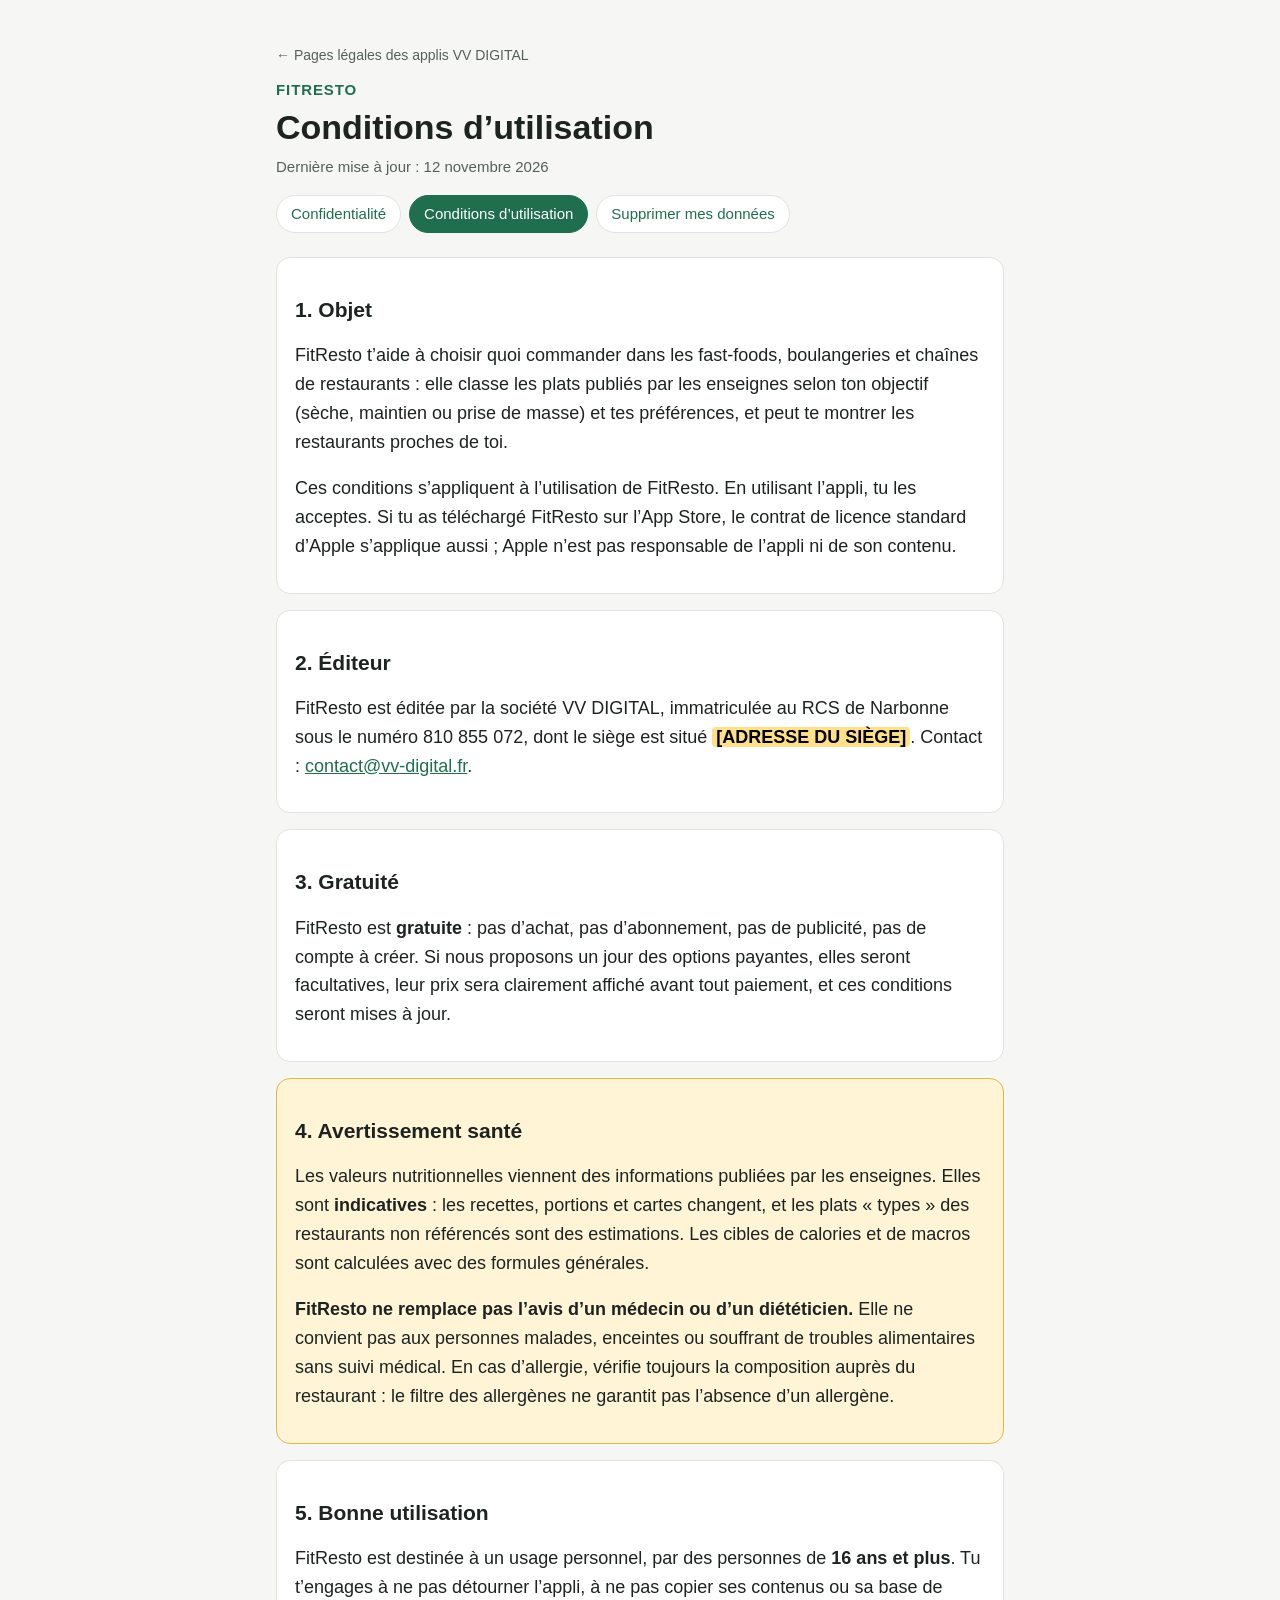
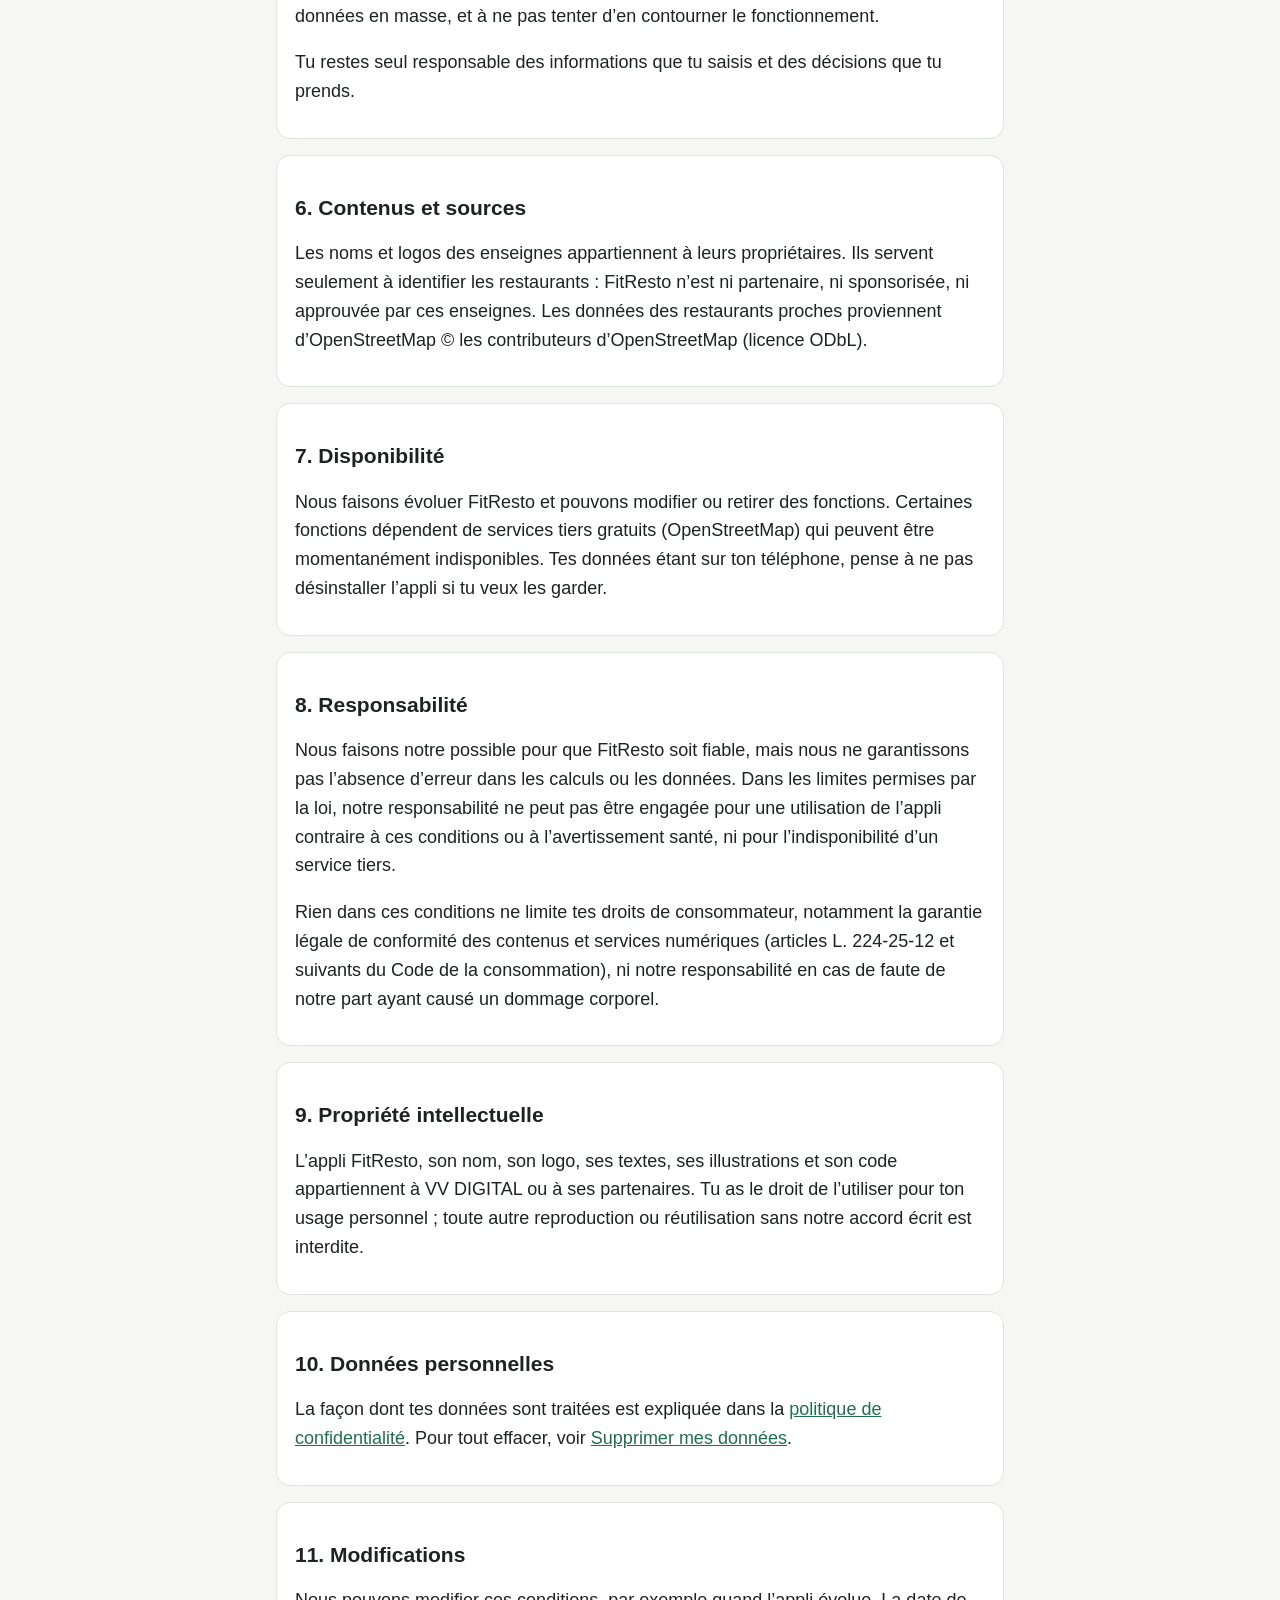
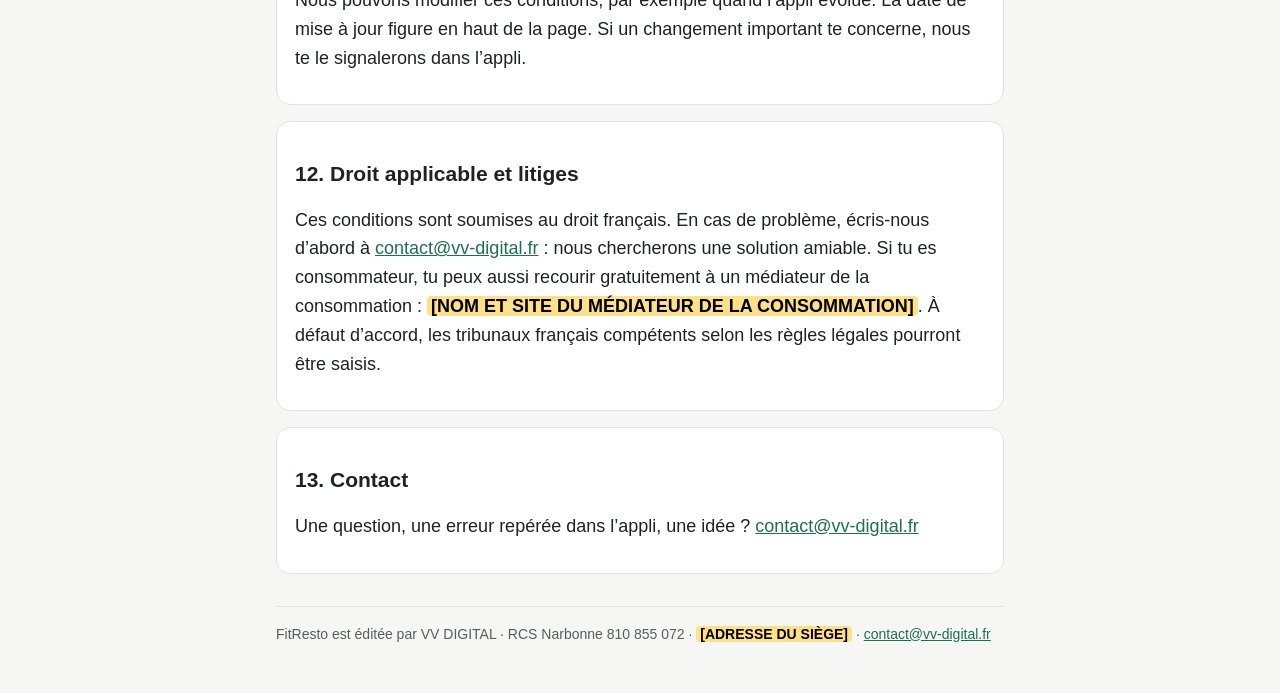
==== fitresto/conditions.html @ 8f6c5334 "Pages légales des applis FitResto, Sateo, Échelon et Élan Co-Authored-By: Claude Opus 5.5 <noreply@a" ====
<!doctype html>
<html lang="fr">
<head>
  <meta charset="utf-8">
  <meta name="viewport" content="width=device-width, initial-scale=1">
  <meta name="color-scheme" content="light">
  <title>Conditions d’utilisation · FitResto</title>
  <meta name="description" content="Conditions d’utilisation de l’appli FitResto, éditée par VV DIGITAL.">
  <link rel="stylesheet" href="../style.css">
</head>
<body>
  <div class="page">
    <header class="entete">
      <a class="fil" href="../index.html">← Pages légales des applis VV DIGITAL</a>
      <p class="appli">FitResto</p>
      <h1>Conditions d’utilisation</h1>
      <p class="maj">Dernière mise à jour : 12 novembre 2026</p>
      <nav class="onglets" aria-label="Pages légales de FitResto">
        <a href="confidentialite.html">Confidentialité</a>
        <a href="conditions.html" aria-current="page">Conditions d’utilisation</a>
        <a href="supprimer-mes-donnees.html">Supprimer mes données</a>
      </nav>
    </header>
    <main>
      <section>
        <h2>1. Objet</h2>
        <p>FitResto t’aide à choisir quoi commander dans les fast-foods, boulangeries et chaînes de restaurants : elle classe les plats publiés par les enseignes selon ton objectif (sèche, maintien ou prise de masse) et tes préférences, et peut te montrer les restaurants proches de toi.</p>
        <p>Ces conditions s’appliquent à l’utilisation de FitResto. En utilisant l’appli, tu les acceptes. Si tu as téléchargé FitResto sur l’App Store, le contrat de licence standard d’Apple s’applique aussi ; Apple n’est pas responsable de l’appli ni de son contenu.</p>
      </section>
      <section>
        <h2>2. Éditeur</h2>
        <p>FitResto est éditée par la société VV DIGITAL, immatriculée au RCS de Narbonne sous le numéro 810 855 072, dont le siège est situé <mark class="a-completer">[ADRESSE DU SIÈGE]</mark>. Contact : <a href="mailto:contact@vv-digital.fr">contact@vv-digital.fr</a>.</p>
      </section>
      <section>
        <h2>3. Gratuité</h2>
        <p>FitResto est <strong>gratuite</strong> : pas d’achat, pas d’abonnement, pas de publicité, pas de compte à créer. Si nous proposons un jour des options payantes, elles seront facultatives, leur prix sera clairement affiché avant tout paiement, et ces conditions seront mises à jour.</p>
      </section>
      <section class="attention">
        <h2>4. Avertissement santé</h2>
        <p>Les valeurs nutritionnelles viennent des informations publiées par les enseignes. Elles sont <strong>indicatives</strong> : les recettes, portions et cartes changent, et les plats « types » des restaurants non référencés sont des estimations. Les cibles de calories et de macros sont calculées avec des formules générales.</p>
        <p><strong>FitResto ne remplace pas l’avis d’un médecin ou d’un diététicien.</strong> Elle ne convient pas aux personnes malades, enceintes ou souffrant de troubles alimentaires sans suivi médical. En cas d’allergie, vérifie toujours la composition auprès du restaurant : le filtre des allergènes ne garantit pas l’absence d’un allergène.</p>
      </section>
      <section>
        <h2>5. Bonne utilisation</h2>
        <p>FitResto est destinée à un usage personnel, par des personnes de <strong>16 ans et plus</strong>. Tu t’engages à ne pas détourner l’appli, à ne pas copier ses contenus ou sa base de données en masse, et à ne pas tenter d’en contourner le fonctionnement.</p>
        <p>Tu restes seul responsable des informations que tu saisis et des décisions que tu prends.</p>
      </section>
      <section>
        <h2>6. Contenus et sources</h2>
        <p>Les noms et logos des enseignes appartiennent à leurs propriétaires. Ils servent seulement à identifier les restaurants : FitResto n’est ni partenaire, ni sponsorisée, ni approuvée par ces enseignes. Les données des restaurants proches proviennent d’OpenStreetMap © les contributeurs d’OpenStreetMap (licence ODbL).</p>
      </section>
      <section>
        <h2>7. Disponibilité</h2>
        <p>Nous faisons évoluer FitResto et pouvons modifier ou retirer des fonctions. Certaines fonctions dépendent de services tiers gratuits (OpenStreetMap) qui peuvent être momentanément indisponibles. Tes données étant sur ton téléphone, pense à ne pas désinstaller l’appli si tu veux les garder.</p>
      </section>
      <section>
        <h2>8. Responsabilité</h2>
        <p>Nous faisons notre possible pour que FitResto soit fiable, mais nous ne garantissons pas l’absence d’erreur dans les calculs ou les données. Dans les limites permises par la loi, notre responsabilité ne peut pas être engagée pour une utilisation de l’appli contraire à ces conditions ou à l’avertissement santé, ni pour l’indisponibilité d’un service tiers.</p>
        <p>Rien dans ces conditions ne limite tes droits de consommateur, notamment la garantie légale de conformité des contenus et services numériques (articles L. 224-25-12 et suivants du Code de la consommation), ni notre responsabilité en cas de faute de notre part ayant causé un dommage corporel.</p>
      </section>
      <section>
        <h2>9. Propriété intellectuelle</h2>
        <p>L’appli FitResto, son nom, son logo, ses textes, ses illustrations et son code appartiennent à VV DIGITAL ou à ses partenaires. Tu as le droit de l’utiliser pour ton usage personnel ; toute autre reproduction ou réutilisation sans notre accord écrit est interdite.</p>
      </section>
      <section>
        <h2>10. Données personnelles</h2>
        <p>La façon dont tes données sont traitées est expliquée dans la <a href="confidentialite.html">politique de confidentialité</a>. Pour tout effacer, voir <a href="supprimer-mes-donnees.html">Supprimer mes données</a>.</p>
      </section>
      <section>
        <h2>11. Modifications</h2>
        <p>Nous pouvons modifier ces conditions, par exemple quand l’appli évolue. La date de mise à jour figure en haut de la page. Si un changement important te concerne, nous te le signalerons dans l’appli.</p>
      </section>
      <section>
        <h2>12. Droit applicable et litiges</h2>
        <p>Ces conditions sont soumises au droit français. En cas de problème, écris-nous d’abord à <a href="mailto:contact@vv-digital.fr">contact@vv-digital.fr</a> : nous chercherons une solution amiable. Si tu es consommateur, tu peux aussi recourir gratuitement à un médiateur de la consommation : <mark class="a-completer">[NOM ET SITE DU MÉDIATEUR DE LA CONSOMMATION]</mark>. À défaut d’accord, les tribunaux français compétents selon les règles légales pourront être saisis.</p>
      </section>
      <section>
        <h2>13. Contact</h2>
        <p>Une question, une erreur repérée dans l’appli, une idée ? <a href="mailto:contact@vv-digital.fr">contact@vv-digital.fr</a></p>
      </section>
    </main>
    <footer>
      FitResto est éditée par VV DIGITAL · RCS Narbonne 810 855 072 · <mark class="a-completer">[ADRESSE DU SIÈGE]</mark> · <a href="mailto:contact@vv-digital.fr">contact@vv-digital.fr</a>
    </footer>
  </div>
</body>
</html>
---- style.css ----
/* Pages légales des applis VV DIGITAL : sobres, claires, lisibles sur téléphone, sans dépendance externe. */
:root {
  color-scheme: light;
  --fond: #f6f7f5;
  --carte: #ffffff;
  --texte: #1d2321;
  --doux: #55605b;
  --bord: #dfe4e1;
  --accent: #1f6f4f;
  --accent-clair: #e7f3ec;
  --alerte: #fff4d6;
  --alerte-bord: #e3b740;
}

* { box-sizing: border-box; }

html { -webkit-text-size-adjust: 100%; }

body {
  margin: 0;
  background: var(--fond);
  color: var(--texte);
  font-family: -apple-system, BlinkMacSystemFont, "Segoe UI", Roboto, "Helvetica Neue", Arial, sans-serif;
  font-size: 17px;
  line-height: 1.6;
}

.page {
  max-width: 760px;
  margin: 0 auto;
  padding: 24px 16px 48px;
}

.entete { margin-bottom: 24px; }

.fil {
  display: inline-block;
  font-size: 14px;
  color: var(--doux);
  text-decoration: none;
  margin-bottom: 12px;
}
.fil:hover { text-decoration: underline; }

.appli {
  margin: 0;
  font-size: 15px;
  font-weight: 700;
  color: var(--accent);
  text-transform: uppercase;
  letter-spacing: .06em;
}

h1 { font-size: 28px; line-height: 1.25; margin: 4px 0 6px; }
h2 { font-size: 21px; line-height: 1.3; margin: 34px 0 10px; }
h3 { font-size: 18px; margin: 22px 0 8px; }

.maj { margin: 0; color: var(--doux); font-size: 15px; }

nav.onglets {
  display: flex;
  flex-wrap: wrap;
  gap: 8px;
  margin-top: 16px;
}
nav.onglets a {
  font-size: 15px;
  text-decoration: none;
  color: var(--accent);
  background: var(--carte);
  border: 1px solid var(--bord);
  border-radius: 999px;
  padding: 6px 14px;
}
nav.onglets a[aria-current="page"] {
  background: var(--accent);
  border-color: var(--accent);
  color: #fff;
}

main section, .carte {
  background: var(--carte);
  border: 1px solid var(--bord);
  border-radius: 14px;
  padding: 4px 18px 14px;
  margin-bottom: 16px;
}

.resume {
  background: var(--accent-clair);
  border-color: #c5e2d2;
}

.attention {
  background: var(--alerte);
  border-color: var(--alerte-bord);
}

a { color: var(--accent); word-wrap: break-word; overflow-wrap: anywhere; }

ul, ol { padding-left: 22px; }
li { margin: 4px 0; }

.table-defile { overflow-x: auto; margin: 10px 0; }
table { border-collapse: collapse; width: 100%; font-size: 15px; min-width: 480px; }
th, td { text-align: left; vertical-align: top; padding: 8px 10px; border-bottom: 1px solid var(--bord); }
th { background: var(--fond); font-weight: 700; }

/* Sur téléphone, chaque ligne du tableau devient une petite fiche */
@media (max-width: 600px) {
  table { min-width: 0; }
  thead { display: none; }
  tr { display: block; border-bottom: 1px solid var(--bord); padding: 8px 0; }
  td { display: block; border: none; padding: 2px 0; }
  td::before {
    content: attr(data-label);
    display: block;
    font-size: 13px;
    font-weight: 700;
    color: var(--doux);
  }
  td:first-child { font-weight: 600; }
}

.bouton {
  display: inline-block;
  font-weight: 700;
  background: var(--fond);
  border: 1px solid var(--bord);
  border-radius: 8px;
  padding: 0 6px;
  white-space: nowrap;
}

mark.a-completer {
  background: #ffe08a;
  color: #000;
  font-weight: 700;
  padding: 0 4px;
  border-radius: 4px;
}

.liste-applis { list-style: none; padding: 0; margin: 0; }
.liste-applis li {
  background: var(--carte);
  border: 1px solid var(--bord);
  border-radius: 14px;
  padding: 14px 18px;
  margin-bottom: 14px;
}
.liste-applis h2 { margin: 0 0 4px; }
.liste-applis p { margin: 0 0 10px; color: var(--doux); }
.liens { display: flex; flex-wrap: wrap; gap: 8px 16px; }

footer {
  margin-top: 32px;
  font-size: 14px;
  color: var(--doux);
  border-top: 1px solid var(--bord);
  padding-top: 16px;
}

@media (min-width: 700px) {
  body { font-size: 18px; }
  h1 { font-size: 34px; }
  .page { padding-top: 40px; }
}

@media print {
  body { background: #fff; }
  nav.onglets, .fil { display: none; }
  main section, .carte { border: none; padding: 0; }
}
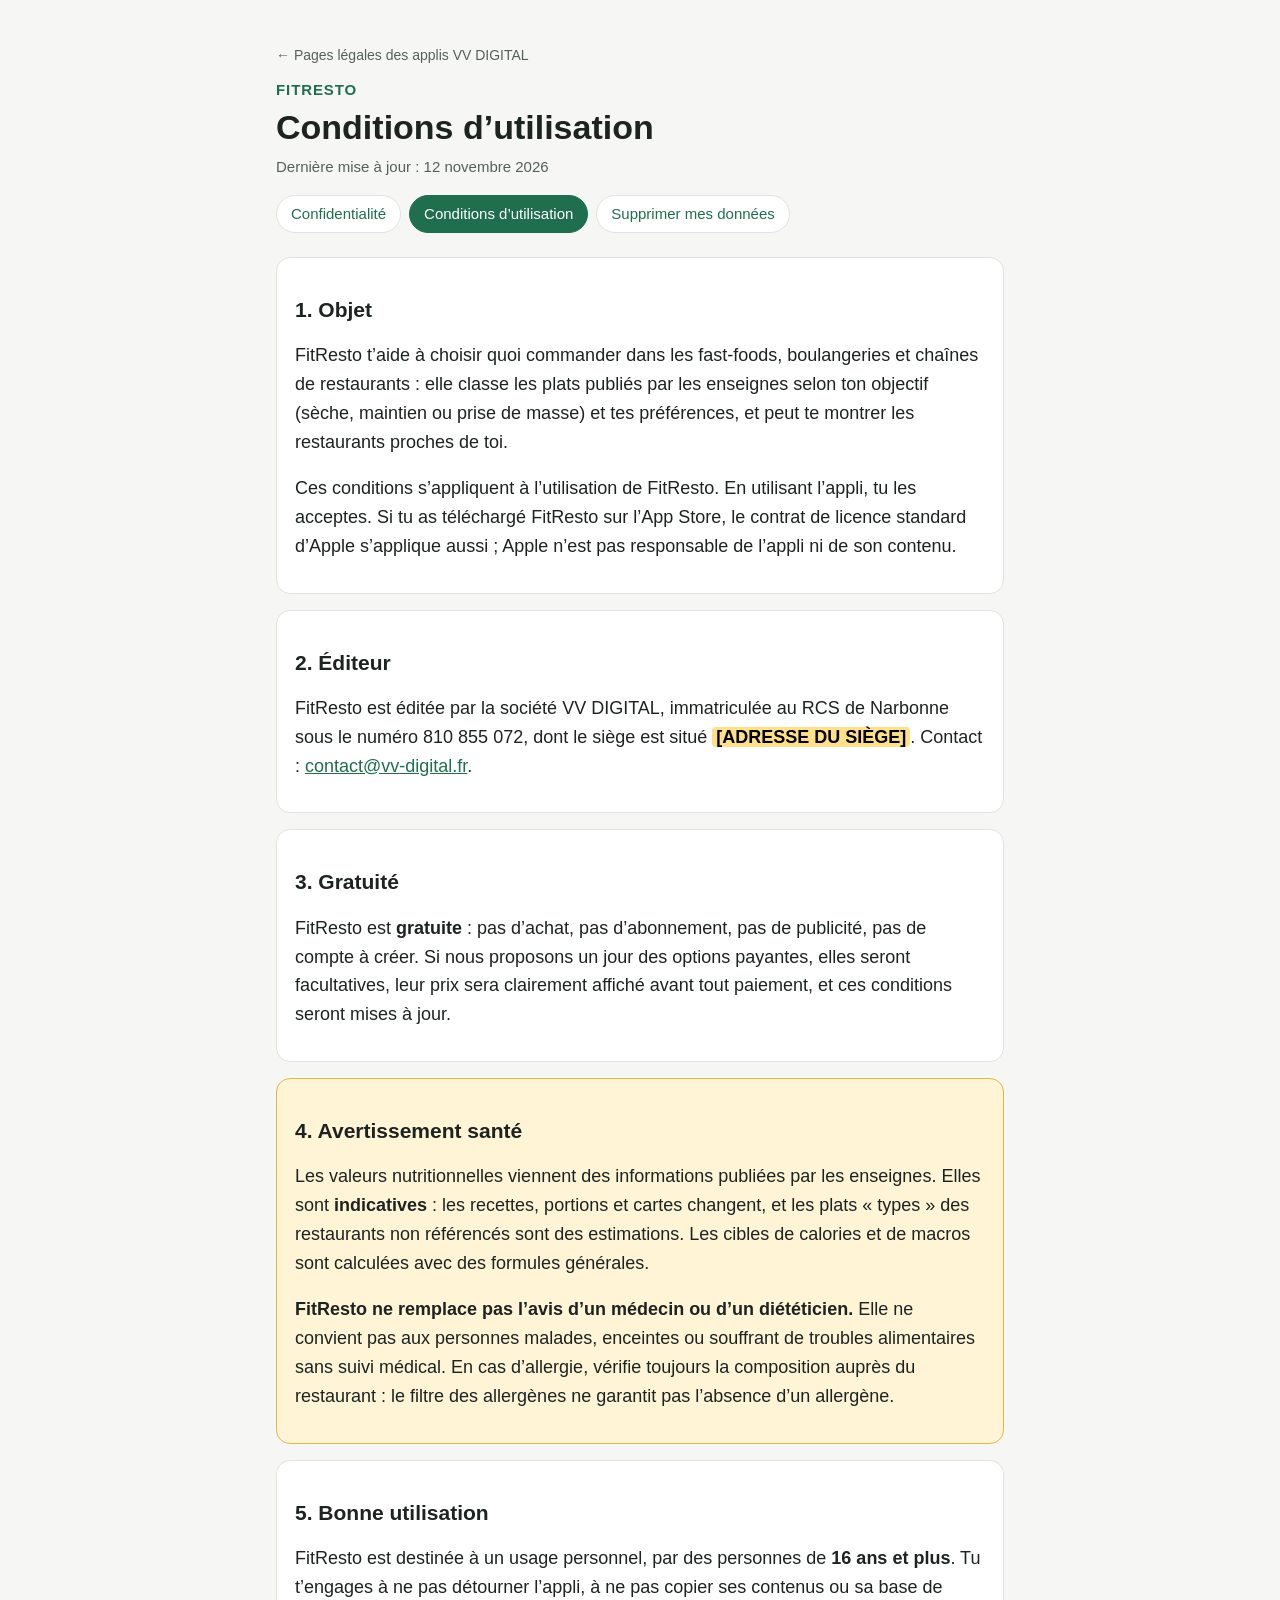
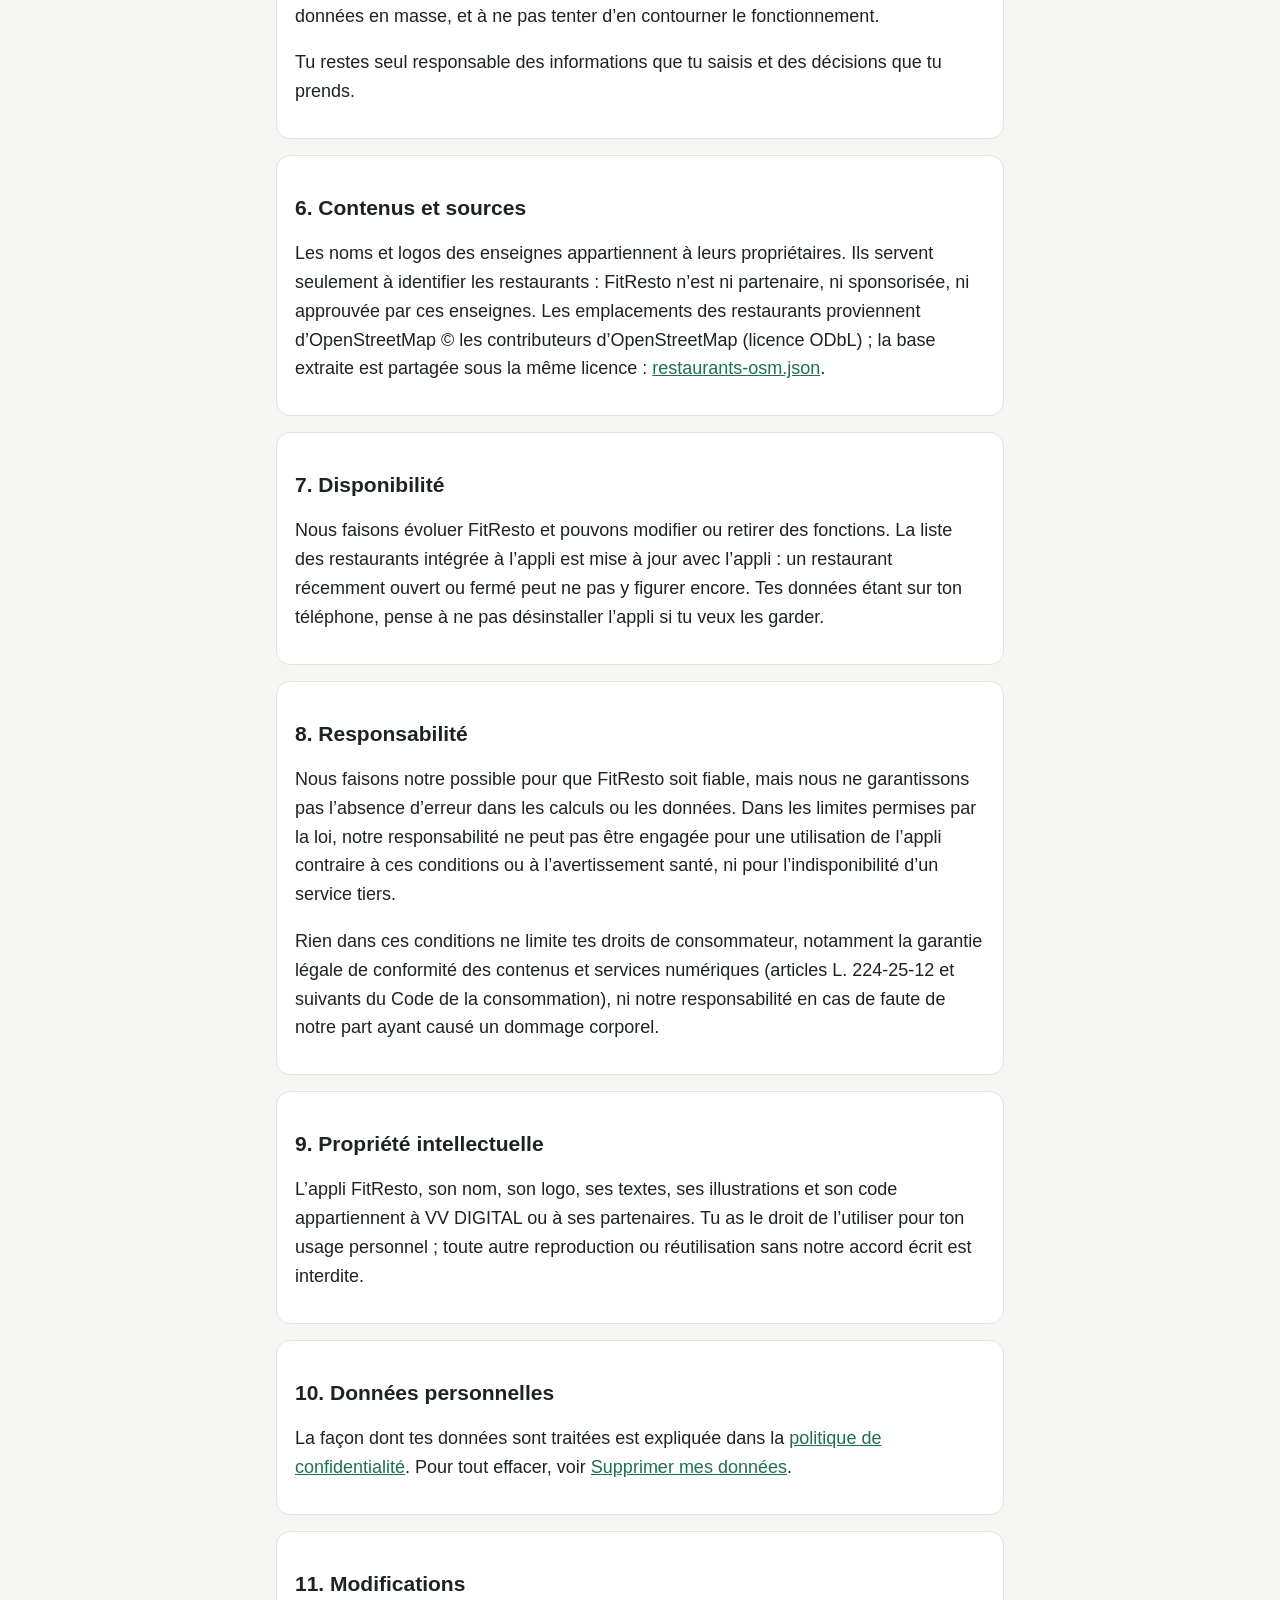
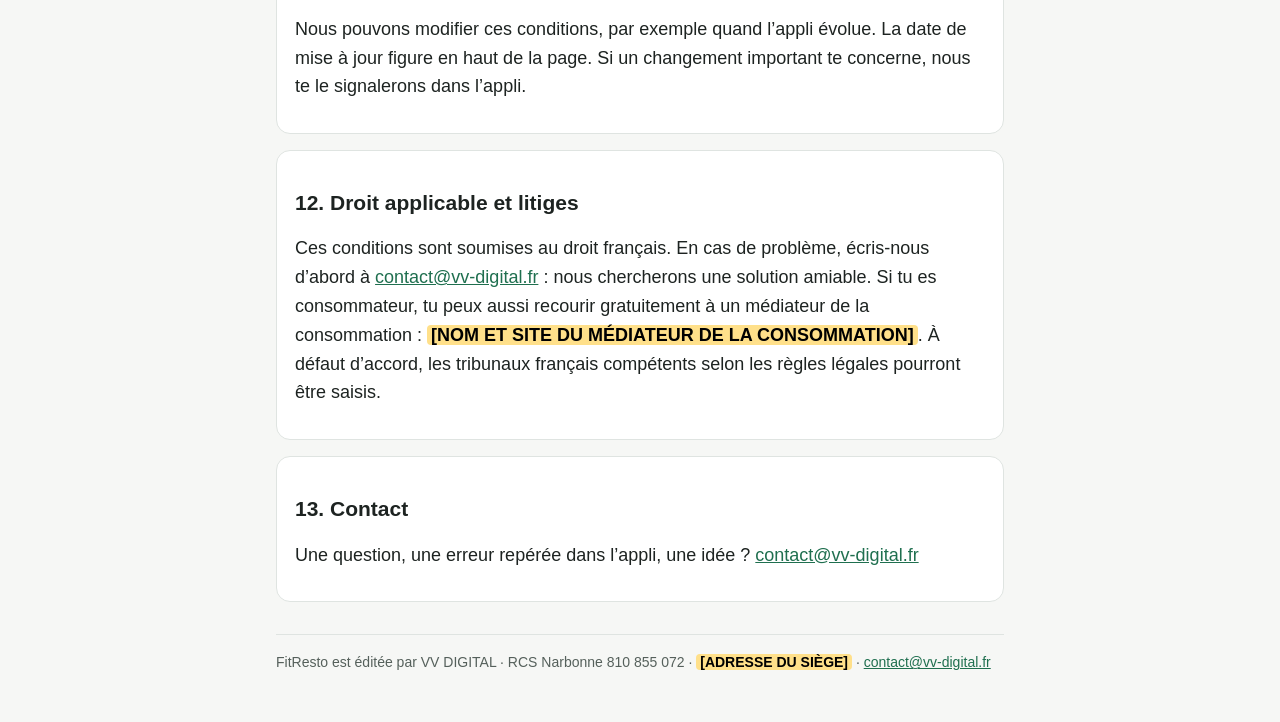
==== commit 277c677d: "FitResto : restaurants proches cherchés sur le téléphone La position ne quitte plus le téléphone : p" ====
--- a/fitresto/conditions.html
+++ b/fitresto/conditions.html
@@ -47,11 +47,11 @@
       </section>
       <section>
         <h2>6. Contenus et sources</h2>
-        <p>Les noms et logos des enseignes appartiennent à leurs propriétaires. Ils servent seulement à identifier les restaurants : FitResto n’est ni partenaire, ni sponsorisée, ni approuvée par ces enseignes. Les données des restaurants proches proviennent d’OpenStreetMap © les contributeurs d’OpenStreetMap (licence ODbL).</p>
+        <p>Les noms et logos des enseignes appartiennent à leurs propriétaires. Ils servent seulement à identifier les restaurants : FitResto n’est ni partenaire, ni sponsorisée, ni approuvée par ces enseignes. Les emplacements des restaurants proviennent d’OpenStreetMap © les contributeurs d’OpenStreetMap (licence ODbL) ; la base extraite est partagée sous la même licence : <a href="restaurants-osm.json">restaurants-osm.json</a>.</p>
       </section>
       <section>
         <h2>7. Disponibilité</h2>
-        <p>Nous faisons évoluer FitResto et pouvons modifier ou retirer des fonctions. Certaines fonctions dépendent de services tiers gratuits (OpenStreetMap) qui peuvent être momentanément indisponibles. Tes données étant sur ton téléphone, pense à ne pas désinstaller l’appli si tu veux les garder.</p>
+        <p>Nous faisons évoluer FitResto et pouvons modifier ou retirer des fonctions. La liste des restaurants intégrée à l’appli est mise à jour avec l’appli : un restaurant récemment ouvert ou fermé peut ne pas y figurer encore. Tes données étant sur ton téléphone, pense à ne pas désinstaller l’appli si tu veux les garder.</p>
       </section>
       <section>
         <h2>8. Responsabilité</h2>
